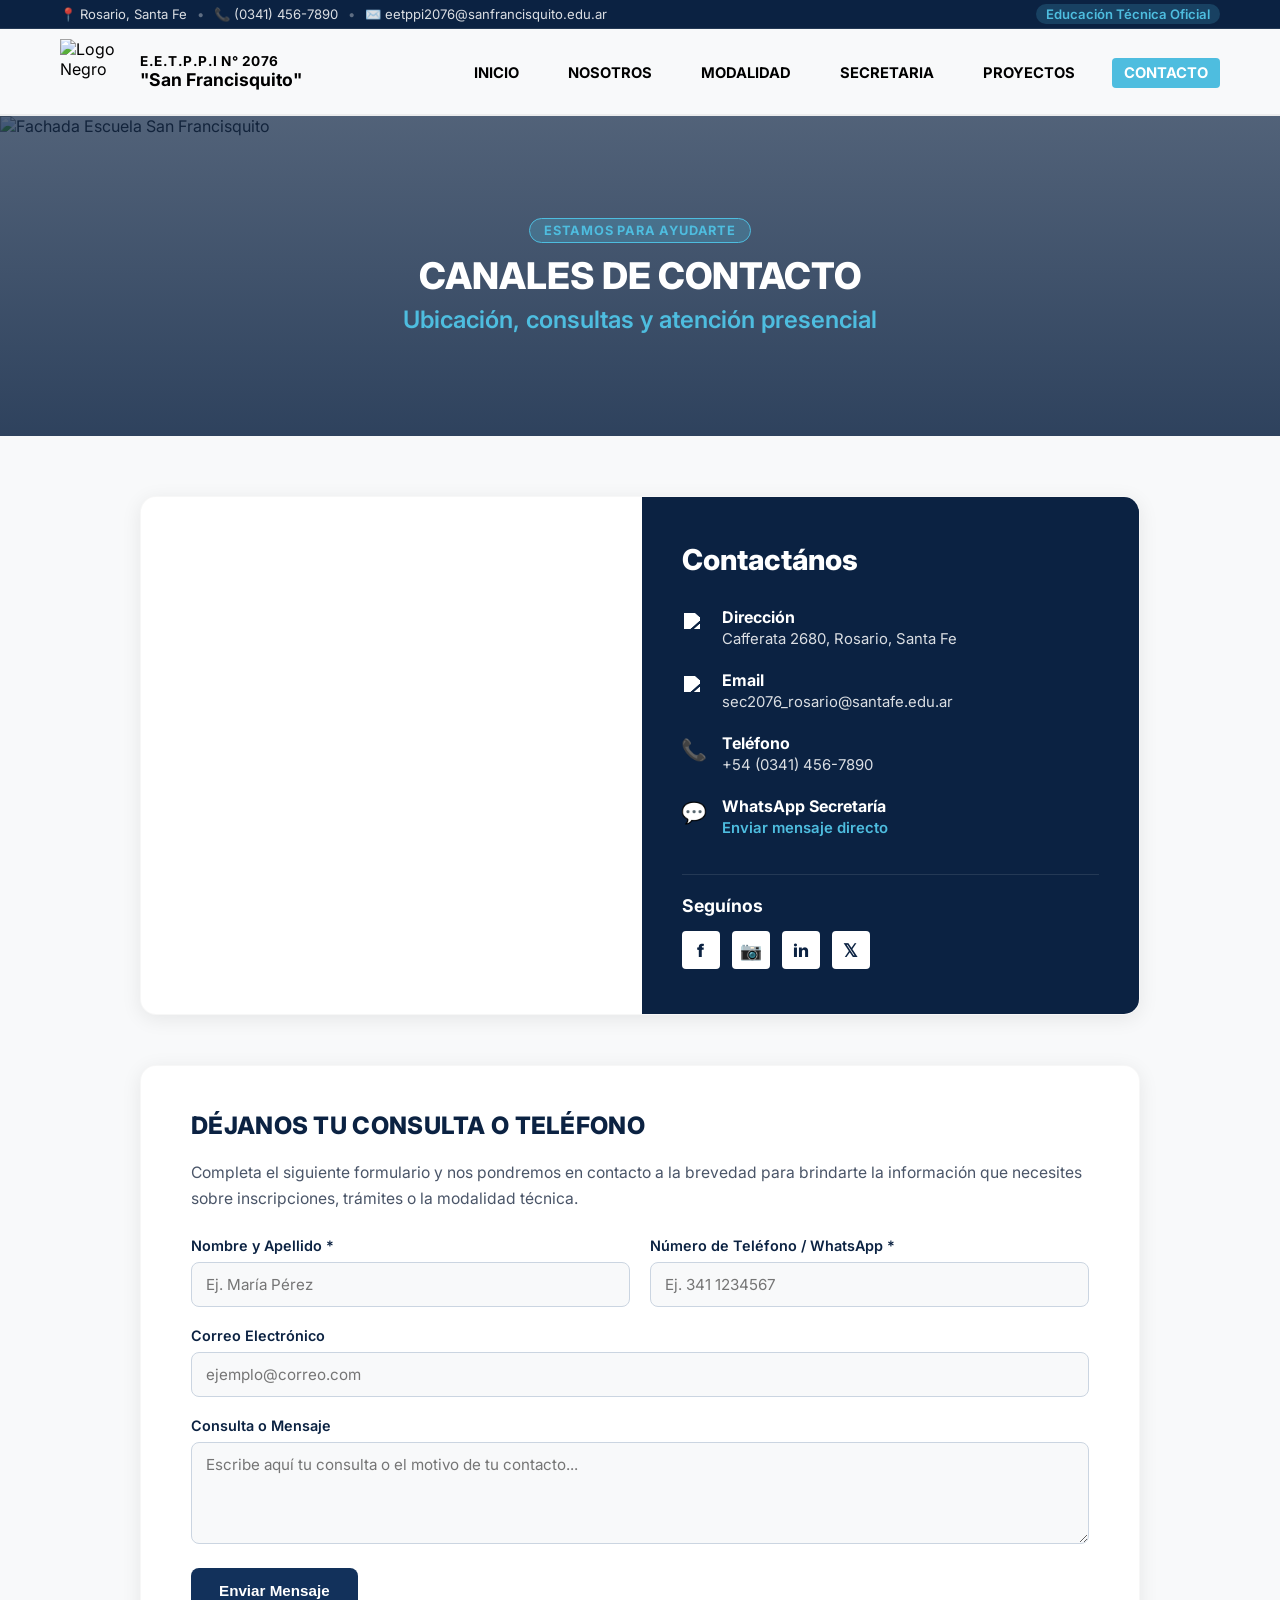
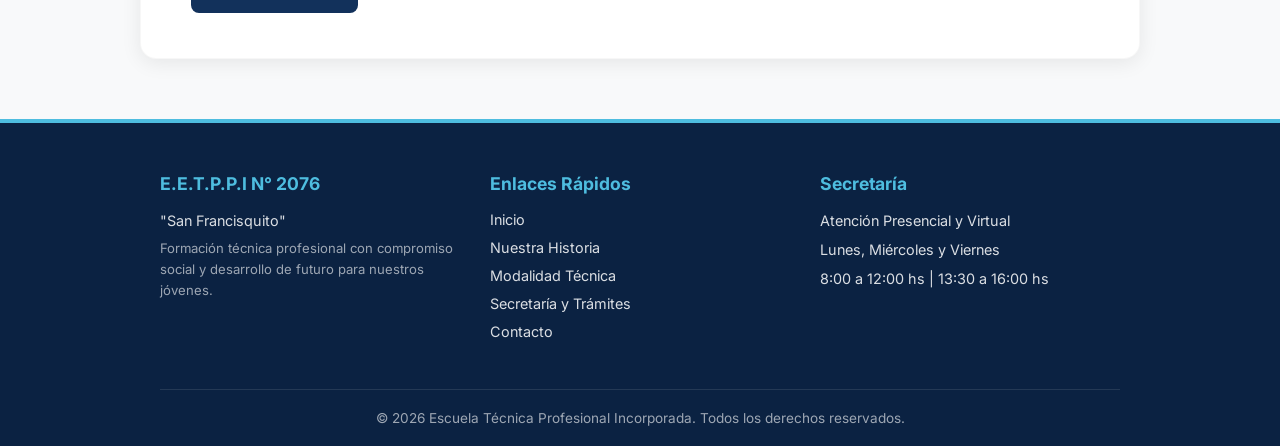
==== contacto.html @ 335aa594 "actualización" ====
<!doctype html>
<html lang="es">

<head>
    <meta charset="UTF-8" />
    <meta name="viewport" content="width=device-width, initial-scale=1.0" />
    <title>Contacto - E.E.T.P.P.I N° 2076</title>

    <!-- Google Fonts Inter -->
    <link rel="preconnect" href="https://fonts.googleapis.com">
    <link rel="preconnect" href="https://fonts.gstatic.com" crossorigin>
    <link href="https://fonts.googleapis.com/css2?family=Inter:wght@300;400;500;600;700;800&display=swap"
        rel="stylesheet">

    <link rel="stylesheet" href="contacto.css" />
    <link rel="icon" type="image/x-icon" href="Imagenes/logonegro2circulo.png" />
</head>

<body>

    <!-- Top Bar Institucional -->
    <div class="top-bar">
        <div class="top-bar-container">
            <div class="top-info">
                <span>📍 Rosario, Santa Fe</span>
                <span class="sep">•</span>
                <span>📞 (0341) 456-7890</span>
                <span class="sep">•</span>
                <span>✉️ eetppi2076@sanfrancisquito.edu.ar</span>
            </div>
            <div class="top-badge">
                <span>Educación Técnica Oficial</span>
            </div>
        </div>
    </div>

    <!-- Navegación Principal -->
    <header class="navbar">
        <div class="header-container">
            <a href="index.html" class="brand-link" aria-label="Ir al inicio">
                <div class="icono">
                    <img src="Imagenes/logonegro2circulo.png" id="logo-negro" class="logo" alt="Logo Negro">
                    <img src="Imagenes/Nuevo logo.png" id="logo-blanco" class="logo" alt="Logo Blanco" />
                </div>

                <div class="nav-text">
                    <span class="sub-school">E.E.T.P.P.I N° 2076</span>
                    <span class="main-school">"San Francisquito"</span>
                </div>
            </a>

            <button class="menu-toggle" id="menu-toggle" aria-label="Abrir menú" aria-expanded="false">
                <span></span>
                <span></span>
                <span></span>
            </button>

            <nav class="nav" id="nav-menu">
                <ul class="lista-nav">
                    <li><a href="index.html">INICIO</a></li>
                    <li><a href="nosotros.html">NOSOTROS</a></li>
                    <li><a href="Modalidad.html">MODALIDAD</a></li>
                    <li><a href="secretaria.html">SECRETARIA</a></li>
                    <li><a href="proyectos.html">PROYECTOS</a></li>
                    <li><a href="contacto.html" class="active">CONTACTO</a></li>
                </ul>
            </nav>
        </div>
    </header>

    <!-- Hero / Portada -->
    <section class="contenedor-foto">
        <div class="hero-overlay"></div>
        <img src="Imagenes/afuera.jpg" alt="Fachada Escuela San Francisquito">
        <div class="texto">
            <span class="badge-hero">Estamos para ayudarte</span>
            <h2>Canales de Contacto</h2>
            <h3>Ubicación, consultas y atención presencial</h3>
        </div>
    </section>

    <!-- Sección Principal de Contacto -->
    <main class="cards-section">

        <!-- Bloque Mapa + Panel Oscuro (Diseño de tu imagen) -->
        <section class="card-container fade-in-card contacto-mapa-container">
            <!-- Columna Izquierda: Mapa de Google -->
            <div class="mapa-wrapper">
                <iframe
                    src="https://www.google.com/maps/embed?pb=!1m18!1m12!1m3!1d3347.5576849717468!2d-60.67923962524162!3d-32.96268547269741!2m3!1f0!2f0!3f0!3m2!1i1024!2i768!4f13.1!3m3!1m2!1s0x95b7ac9d371c07a1%3A0xd50cafcf2d4edc00!2sESCUELA%20DE%20EDUCACION%20TECNICA%20PARTICULAR%20INC.NRO%202076%20%22SAN%20FRANCISQUITO%22!5e0!3m2!1ses-419!2sar!4v1794067717099!5m2!1ses-419!2sar"
                    width="100%" height="100%" style="border:0;" allowfullscreen="" loading="lazy"
                    referrerpolicy="no-referrer-when-downgrade">
                </iframe>
            </div>

            <!-- Columna Derecha: Información de Contacto en Estilo Oscuro -->
            <div class="info-contacto-panel">
                <h2 class="panel-title">Contactános</h2>

                <div class="contacto-item">
                    <div class="contacto-icon">
                        <img src="https://cdn-icons-png.flaticon.com/512/535/535188.png" alt="Icono de ubicación">
                    </div>
                    <div class="contacto-detalles">
                        <strong>Dirección</strong>
                        <p>Cafferata 2680, Rosario, Santa Fe</p>
                    </div>
                </div>

                <div class="contacto-item">
                    <div class="contacto-icon">
                       <img src="https://cdn-icons-png.flaticon.com/512/54/54215.png" alt="icono de mail">
                    </div>
                    <div class="contacto-detalles">
                        <strong>Email</strong>
                        <p>sec2076_rosario@santafe.edu.ar</p>
                    </div>
                </div>

                <div class="contacto-item">
                    <div class="contacto-icon">📞</div>
                    <div class="contacto-detalles">
                        <strong>Teléfono</strong>
                        <p>+54 (0341) 456-7890</p>
                    </div>
                </div>

                <div class="contacto-item">
                    <div class="contacto-icon">💬</div>
                    <div class="contacto-detalles">
                        <strong>WhatsApp Secretaría</strong>
                        <p><a href="https://wa.me/5493410000000" target="_blank" class="wsp-link">Enviar mensaje
                                directo</a></p>
                    </div>
                </div>

                <div class="redes-seccion">
                    <h3>Seguínos</h3>
                    <div class="redes-iconos">
                        <a href="#" aria-label="Facebook"><span>f</span></a>
                        <a href="#" aria-label="Instagram"><span>📷</span></a>
                        <a href="#" aria-label="LinkedIn"><span>in</span></a>
                        <a href="#" aria-label="Twitter"><span>𝕏</span></a>
                    </div>
                </div>
            </div>
        </section>

        <!-- Tarjeta Secundaria: Formulario para Dejar Mensaje / Número -->
        <section class="card-container fade-in-card">
            <div class="card-content">
                <h2 class="card-title">DÉJANOS TU CONSULTA O TELÉFONO</h2>
                <p class="card-text">
                    Completa el siguiente formulario y nos pondremos en contacto a la brevedad para brindarte la
                    información que necesites sobre inscripciones, trámites o la modalidad técnica.
                </p>

                <!-- Formulario conectado mediante FormSubmit (gratuito, envía datos a tu mail) -->
                <form action="https://formsubmit.co/eetppi2076@sanfrancisquito.edu.ar" method="POST"
                    class="form-contacto">

                    <div class="form-grid">
                        <div class="form-group">
                            <label for="nombre">Nombre y Apellido *</label>
                            <input type="text" id="nombre" name="nombre" required placeholder="Ej. María Pérez">
                        </div>

                        <div class="form-group">
                            <label for="telefono">Número de Teléfono / WhatsApp *</label>
                            <input type="tel" id="telefono" name="telefono" required placeholder="Ej. 341 1234567">
                        </div>
                    </div>

                    <div class="form-group">
                        <label for="email">Correo Electrónico</label>
                        <input type="email" id="email" name="email" placeholder="ejemplo@correo.com">
                    </div>

                    <div class="form-group">
                        <label for="mensaje">Consulta o Mensaje</label>
                        <textarea id="mensaje" name="mensaje" rows="4"
                            placeholder="Escribe aquí tu consulta o el motivo de tu contacto..."></textarea>
                    </div>

                    <!-- Configuración extra de FormSubmit -->
                    <input type="hidden" name="_captcha" value="false">
                    <input type="hidden" name="_subject" value="Nuevo contacto desde la web de la escuela">

                    <button type="submit" class="btn-enviar">Enviar Mensaje</button>
                </form>
            </div>
        </section>

    </main>

    <!-- Footer Institucional -->
    <footer class="footer">
        <div class="footer-container">
            <div class="footer-grid">
                <div class="footer-col">
                    <h4>E.E.T.P.P.I N° 2076</h4>
                    <p>"San Francisquito"</p>
                    <p class="footer-subtext">Formación técnica profesional con compromiso social y desarrollo de futuro
                        para nuestros jóvenes.</p>
                </div>
                <div class="footer-col">
                    <h4>Enlaces Rápidos</h4>
                    <ul>
                        <li><a href="index.html">Inicio</a></li>
                        <li><a href="nosotros.html">Nuestra Historia</a></li>
                        <li><a href="Modalidad.html">Modalidad Técnica</a></li>
                        <li><a href="secretaria.html">Secretaría y Trámites</a></li>
                        <li><a href="contacto.html">Contacto</a></li>
                    </ul>
                </div>
                <div class="footer-col">
                    <h4>Secretaría</h4>
                    <p>Atención Presencial y Virtual</p>
                    <p>Lunes, Miércoles y Viernes</p>
                    <p>8:00 a 12:00 hs | 13:30 a 16:00 hs</p>
                </div>
            </div>
            <div class="footer-bottom">
                <p>&copy; 2026 Escuela Técnica Profesional Incorporada. Todos los derechos reservados.</p>
            </div>
        </div>
    </footer>

    <script src="contacto.js"></script>
</body>

</html>
---- contacto.css ----
/* --- VARIABLES DE COLOR E IDENTIDAD --- */
:root {
    --bg-main: #f8f9fa;
    --primary-blue: #12315b;
    --dark-blue: #0b2242;
    --accent-blue: #4ebddf;
    --text-dark: #22252a;
    --text-muted: #4a5568;
    --white: #ffffff;
    --shadow-sm: 0 2px 8px rgba(0, 0, 0, 0.06);
    --shadow-md: 0 4px 20px rgba(0, 0, 0, 0.1);
    --shadow-lg: 0 12px 28px rgba(0, 0, 0, 0.15);
    --transition: all 0.3s cubic-bezier(0.25, 0.8, 0.25, 1);
}

* {
    box-sizing: border-box;
}

body {
    margin: 0;
    padding: 0;
    background-color: var(--bg-main);
    color: var(--text-dark);
    font-family: 'Inter', -apple-system, BlinkMacSystemFont, "Segoe UI", Roboto, sans-serif;
    width: 100%;
    overflow-x: hidden;
    -webkit-font-smoothing: antialiased;
}

/* --- TOP BAR --- */
.top-bar {
    background-color: var(--dark-blue);
    color: rgba(255, 255, 255, 0.85);
    font-size: 0.82rem;
    padding: 6px 0;
    border-bottom: 1px solid rgba(255, 255, 255, 0.1);
}

.top-bar-container {
    max-width: 1200px;
    margin: 0 auto;
    padding: 0 20px;
    display: flex;
    justify-content: space-between;
    align-items: center;
}

.top-info {
    display: flex;
    gap: 10px;
    align-items: center;
}

.top-info .sep {
    opacity: 0.4;
}

.top-badge span {
    background-color: rgba(78, 189, 223, 0.2);
    color: var(--accent-blue);
    padding: 2px 10px;
    border-radius: 12px;
    font-weight: 600;
}

/* --- HEADER Y NAV --- */
header.navbar {
    position: sticky;
    top: 0;
    width: 100%;
    background-color: var(--bg-main);
    z-index: 1000;
    min-height: 80px;
    transition: var(--transition);
    border-bottom: 2px solid rgba(0, 0, 0, 0.05);
}

.header-container {
    display: flex;
    align-items: center;
    justify-content: space-between;
    padding: 10px 40px;
    max-width: 1240px;
    margin: 0 auto;
    width: 100%;
}

.brand-link {
    display: flex;
    align-items: center;
    gap: 15px;
    text-decoration: none;
    color: inherit;
}

header.navbar.scrolled {
    background-color: var(--primary-blue);
    box-shadow: var(--shadow-md);
}

header.navbar li,
header.navbar a,
header.navbar p,
.nav-text {
    color: #000000;
    transition: color 0.4s ease;
}

header.navbar.scrolled li,
header.navbar.scrolled a,
header.navbar.scrolled p,
header.navbar.scrolled .nav-text {
    color: #ffffff;
}

/* --- LOGOS --- */
.icono {
    position: relative;
    width: 65px;
    height: 65px;
    flex-shrink: 0;
}

.logo {
    width: 100%;
    height: 100%;
    position: absolute;
    top: 0;
    left: 0;
    object-fit: contain;
    transition: opacity 0.4s ease, visibility 0.4s ease;
}

#logo-negro {
    opacity: 1;
    visibility: visible;
}

#logo-blanco {
    opacity: 0;
    visibility: hidden;
}

header.navbar.scrolled #logo-negro {
    opacity: 0;
    visibility: hidden;
}

header.navbar.scrolled #logo-blanco {
    opacity: 1;
    visibility: visible;
}

.nav-text {
    display: flex;
    flex-direction: column;
    font-weight: 700;
    line-height: 1.2;
}

.sub-school {
    font-size: 0.85rem;
    letter-spacing: 0.5px;
}

.main-school {
    font-size: 1.1rem;
}

/* --- NAVEGACIÓN --- */
.nav {
    display: flex;
    align-items: center;
}

.lista-nav {
    list-style: none;
    display: flex;
    align-items: center;
    margin: 0;
    padding: 0;
    gap: 25px;
}

.lista-nav a {
    text-decoration: none;
    font-size: 0.92rem;
    font-weight: 700;
    padding: 6px 12px;
    border-radius: 4px;
    transition: var(--transition);
}

.lista-nav a:hover,
.lista-nav a.active {
    background-color: var(--accent-blue);
    color: #ffffff !important;
}

/* --- BOTÓN HAMBURGUESA --- */
.menu-toggle {
    display: none;
    flex-direction: column;
    justify-content: space-between;
    width: 30px;
    height: 22px;
    background: transparent;
    border: none;
    cursor: pointer;
    padding: 0;
    z-index: 1001;
}

.menu-toggle span {
    width: 100%;
    height: 3px;
    background-color: #000;
    border-radius: 2px;
    transition: var(--transition);
}

header.navbar.scrolled .menu-toggle span {
    background-color: #fff;
}

.menu-toggle.open span:nth-child(1) {
    transform: translateY(9.5px) rotate(45deg);
}

.menu-toggle.open span:nth-child(2) {
    opacity: 0;
}

.menu-toggle.open span:nth-child(3) {
    transform: translateY(-9.5px) rotate(-45deg);
}

/* --- PORTADA / HERO --- */
.contenedor-foto {
    width: 100%;
    height: 320px;
    overflow: hidden;
    position: relative;
    display: flex;
    align-items: center;
    justify-content: center;
}

.contenedor-foto img {
    display: block;
    width: 100%;
    height: 100%;
    object-fit: cover;
}

.hero-overlay {
    position: absolute;
    top: 0;
    left: 0;
    right: 0;
    bottom: 0;
    background: linear-gradient(180deg, rgba(11, 34, 66, 0.7) 0%, rgba(11, 34, 66, 0.85) 100%);
    z-index: 1;
}

.texto {
    position: absolute;
    top: 50%;
    left: 50%;
    transform: translate(-50%, -50%);
    z-index: 2;
    text-align: center;
    width: 90%;
    max-width: 900px;
    color: var(--white);
}

.badge-hero {
    display: inline-block;
    background-color: rgba(78, 189, 223, 0.25);
    color: var(--accent-blue);
    border: 1px solid var(--accent-blue);
    padding: 4px 14px;
    border-radius: 16px;
    font-size: 0.8rem;
    font-weight: 700;
    letter-spacing: 0.8px;
    text-transform: uppercase;
    margin-bottom: 10px;
}

.texto h2 {
    color: white;
    font-size: clamp(1.4rem, 3.8vw, 2.3rem);
    margin: 0;
    font-weight: 800;
    text-transform: uppercase;
    line-height: 1.25;
}

.texto h3 {
    color: var(--accent-blue);
    font-size: clamp(1.1rem, 2.5vw, 1.5rem);
    margin: 6px 0 0 0;
    font-weight: 600;
}

/* --- SECCIÓN DE TARJETAS --- */
.cards-section {
    display: flex;
    flex-direction: column;
    gap: 50px;
    margin-top: 60px;
    margin-bottom: 60px;
}

.card-container {
    background-color: #ffffff;
    padding: 45px 50px;
    border-radius: 16px;
    width: 90%;
    max-width: 1000px;
    margin: 0 auto;
    box-shadow: 0 4px 20px rgba(0, 0, 0, 0.08);
    border: 1px solid rgba(0, 0, 0, 0.03);
    transition: var(--transition);
}

.card-container:hover {
    box-shadow: var(--shadow-lg);
}

.card-title {
    font-size: 1.5rem;
    font-weight: 800;
    letter-spacing: 0.3px;
    margin-top: 0;
    margin-bottom: 20px;
    text-transform: uppercase;
    color: var(--dark-blue);
}

.card-text {
    font-size: 0.98rem;
    line-height: 1.65;
    color: var(--text-muted);
    margin-bottom: 20px;
}

/* --- BLOQUE CONTACTO DE 2 COLUMNAS (ESTILO CAPTURA) --- */
.contacto-mapa-container {
    display: flex;
    padding: 0 !important; /* Para que el contenido ocupe los bordes redondeados */
    overflow: hidden;
    min-height: 440px;
}

.mapa-wrapper {
    flex: 1.2;
    min-height: 380px;
}

.info-contacto-panel {
    flex: 1;
    background-color: var(--dark-blue);
    color: var(--white);
    padding: 45px 40px;
    display: flex;
    flex-direction: column;
    justify-content: center;
}

.panel-title {
    font-size: 1.8rem;
    font-weight: 800;
    margin-top: 0;
    margin-bottom: 30px;
    color: var(--white);
}

/* --- ESTILO PARA LOS ICONOS DE CONTACTO --- */
.contacto-item {
    display: flex;
    align-items: flex-start; /* Alinea los elementos arriba */
    gap: 15px;
    margin-bottom: 22px;
}

.contacto-icon {
    font-size: 1.3rem;
    color: var(--accent-blue);
    width: 25px;
    display: flex;
    align-items: center;
    justify-content: center;
    margin-top: 4px; /* Bajamos el icono unos píxeles para alinear con la primera línea de texto */
}

.contacto-icon img {
    width: 20px;
    height: 20px;
    object-fit: contain;
    /* Ajusta la posición si solo quieres mover la imagen */
    transform: translateY(2px);
    /* Filtro para mantener la imagen en el celeste institucional exacto */
    filter: brightness(0) invert(1);
}

.contacto-detalles strong {
    display: block;
    font-size: 1rem;
    font-weight: 700;
    margin-bottom: 3px;
    color: var(--white);
}

.contacto-detalles p {
    margin: 0;
    font-size: 0.93rem;
    color: rgba(255, 255, 255, 0.85);
}

.wsp-link {
    color: var(--accent-blue);
    text-decoration: none;
    font-weight: 600;
    transition: var(--transition);
}

.wsp-link:hover {
    text-decoration: underline;
}

.redes-seccion {
    margin-top: 15px;
    border-top: 1px solid rgba(255, 255, 255, 0.1);
    padding-top: 20px;
}

.redes-seccion h3 {
    font-size: 1.1rem;
    margin-top: 0;
    margin-bottom: 15px;
    color: var(--white);
}

.redes-iconos {
    display: flex;
    gap: 12px;
}

.redes-iconos a {
    width: 38px;
    height: 38px;
    background-color: var(--white);
    color: var(--dark-blue);
    display: flex;
    align-items: center;
    justify-content: center;
    text-decoration: none;
    font-weight: 800;
    font-size: 1.1rem;
    border-radius: 4px;
    transition: var(--transition);
}

.redes-iconos a:hover {
    background-color: var(--accent-blue);
    color: var(--white);
    transform: translateY(-3px);
}

/* --- FORMULARIO DE CONTACTO --- */
.form-contacto {
    margin-top: 25px;
}

.form-grid {
    display: grid;
    grid-template-columns: 1fr 1fr;
    gap: 20px;
}

.form-group {
    margin-bottom: 20px;
}

.form-group label {
    display: block;
    font-weight: 600;
    font-size: 0.9rem;
    margin-bottom: 8px;
    color: var(--dark-blue);
}

.form-group input,
.form-group textarea {
    width: 100%;
    padding: 12px 14px;
    border: 1px solid #cbd5e1;
    border-radius: 8px;
    font-family: inherit;
    font-size: 0.95rem;
    background-color: var(--bg-main);
    transition: var(--transition);
}

.form-group input:focus,
.form-group textarea:focus {
    outline: none;
    border-color: var(--accent-blue);
    background-color: var(--white);
    box-shadow: 0 0 0 3px rgba(78, 189, 223, 0.2);
}

.btn-enviar {
    background-color: var(--primary-blue);
    color: var(--white);
    border: none;
    padding: 14px 28px;
    border-radius: 8px;
    font-weight: 700;
    font-size: 0.95rem;
    cursor: pointer;
    transition: var(--transition);
}

.btn-enviar:hover {
    background-color: var(--accent-blue);
    transform: translateY(-2px);
    box-shadow: var(--shadow-sm);
}

/* Animaciones con Scroll */
.fade-in-card {
    opacity: 0;
    transform: translateY(35px);
    transition: opacity 0.8s ease-out, transform 0.8s ease-out;
}

.fade-in-card.visible {
    opacity: 1;
    transform: translateY(0);
}

/* --- FOOTER --- */
.footer {
    background-color: var(--dark-blue);
    color: var(--white);
    padding: 50px 0 20px 0;
    margin-top: 60px;
    border-top: 4px solid var(--accent-blue);
}

.footer-container {
    max-width: 1000px;
    margin: 0 auto;
    padding: 0 20px;
}

.footer-grid {
    display: grid;
    grid-template-columns: repeat(auto-fit, minmax(220px, 1fr));
    gap: 30px;
    margin-bottom: 40px;
}

.footer-col h4 {
    color: var(--accent-blue);
    font-size: 1.1rem;
    margin-top: 0;
    margin-bottom: 15px;
}

.footer-col p {
    font-size: 0.9rem;
    line-height: 1.6;
    margin: 6px 0;
    color: rgba(255, 255, 255, 0.85);
}

.footer-subtext {
    font-size: 0.82rem !important;
    opacity: 0.7;
}

.footer-col ul {
    list-style: none;
    padding: 0;
    margin: 0;
}

.footer-col ul li {
    margin-bottom: 8px;
}

.footer-col ul a {
    color: rgba(255, 255, 255, 0.85);
    text-decoration: none;
    font-size: 0.9rem;
    transition: var(--transition);
}

.footer-col ul a:hover {
    color: var(--accent-blue);
    padding-left: 4px;
}

.footer-bottom {
    border-top: 1px solid rgba(255, 255, 255, 0.1);
    padding-top: 20px;
    text-align: center;
}

.footer-bottom p {
    font-size: 0.85rem;
    color: rgba(255, 255, 255, 0.6);
    margin: 0;
}

/* --- MEDIA QUERIES --- */
@media (max-width: 980px) {
    .header-container {
        padding: 10px 20px;
    }

    .top-bar {
        display: none;
    }

    .menu-toggle {
        display: flex;
    }

    .nav {
        position: absolute;
        top: 100%;
        left: 0;
        width: 100%;
        background-color: var(--bg-main);
        flex-direction: column;
        display: none;
        box-shadow: 0 8px 16px rgba(0, 0, 0, 0.15);
        padding: 20px 0;
    }

    header.navbar.scrolled .nav {
        background-color: var(--dark-blue);
    }

    .nav.nav-active {
        display: flex;
    }

    .lista-nav {
        flex-direction: column;
        gap: 12px;
        width: 100%;
        text-align: center;
    }

    .lista-nav a {
        display: inline-block;
        width: 80%;
    }

    .contacto-mapa-container {
        flex-direction: column;
    }

    .mapa-wrapper {
        height: 300px;
        min-height: 300px;
    }

    .form-grid {
        grid-template-columns: 1fr;
    }
}

@media (max-width: 480px) {
    .contenedor-foto {
        height: 230px;
    }

    .nav-text {
        font-size: 0.95rem;
    }

    .card-container {
        width: 92%;
        padding: 30px 20px;
    }
}
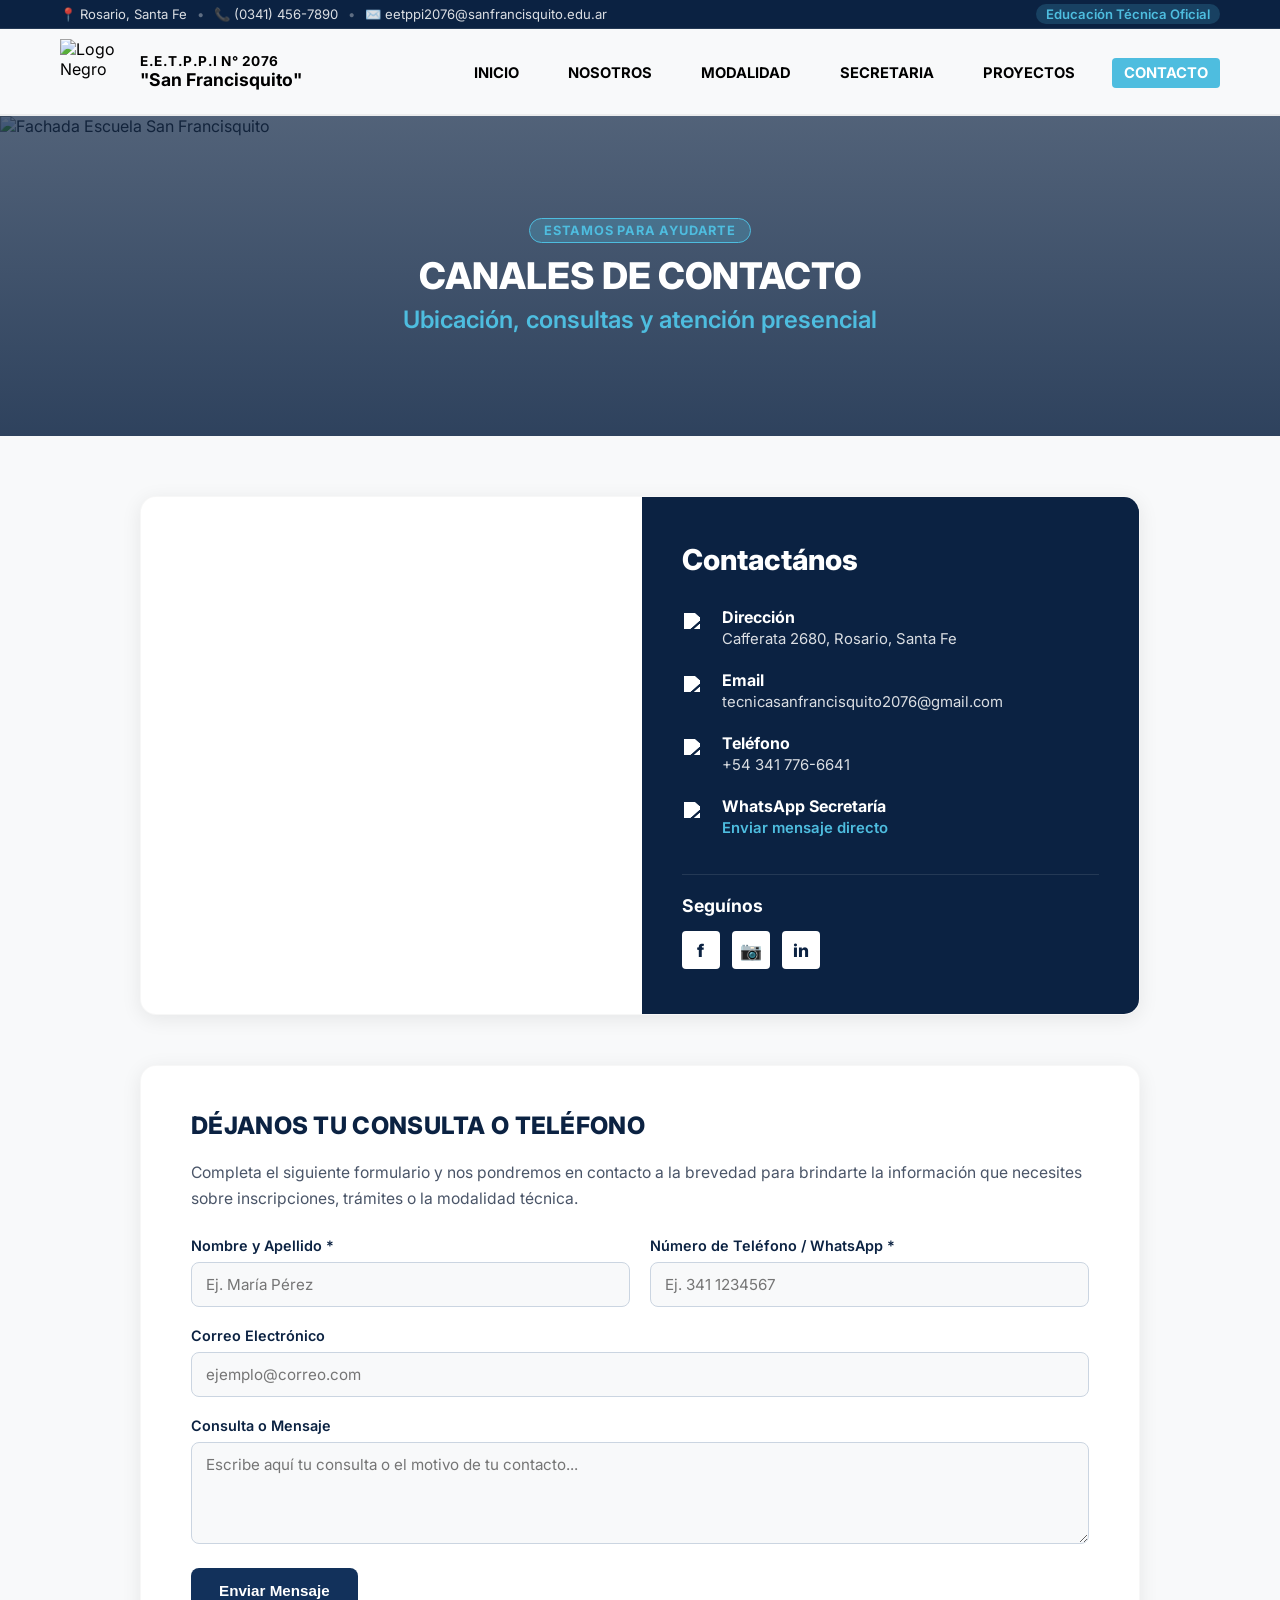
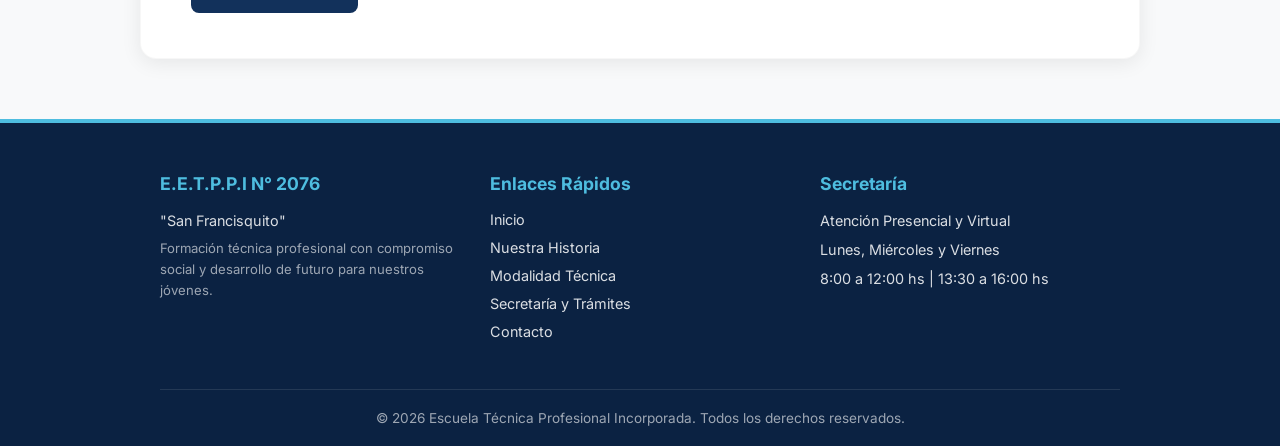
==== commit 6a799ad3: "Actualizacion contactos" ====
--- a/contacto.html
+++ b/contacto.html
@@ -109,27 +109,32 @@
 
                 <div class="contacto-item">
                     <div class="contacto-icon">
-                       <img src="https://cdn-icons-png.flaticon.com/512/54/54215.png" alt="icono de mail">
+                        <img src="https://cdn-icons-png.flaticon.com/512/54/54215.png" alt="icono de mail">
                     </div>
                     <div class="contacto-detalles">
                         <strong>Email</strong>
-                        <p>sec2076_rosario@santafe.edu.ar</p>
-                    </div>
-                </div>
-
-                <div class="contacto-item">
-                    <div class="contacto-icon">📞</div>
+                        <p>tecnicasanfrancisquito2076@gmail.com</p>
+                    </div>
+                </div>
+
+                <div class="contacto-item">
+                    <div class="contacto-icon">
+                        <img src="imagenes/icono (1).png" alt="icono de telefono">
+                    </div>
                     <div class="contacto-detalles">
                         <strong>Teléfono</strong>
-                        <p>+54 (0341) 456-7890</p>
-                    </div>
-                </div>
-
-                <div class="contacto-item">
-                    <div class="contacto-icon">💬</div>
+                        <p>+54 341 776-6641</p>
+                    </div>
+                </div>
+
+                <div class="contacto-item">
+                    <div class="contacto-icon">
+                        <img src="https://marketplace.canva.com/kZlp4/MAGzNhkZlp4/1/tl/canva-icono-de-whatsapp-MAGzNhkZlp4.png"
+                            alt="Icono de WhatsApp">
+                    </div>
                     <div class="contacto-detalles">
                         <strong>WhatsApp Secretaría</strong>
-                        <p><a href="https://wa.me/5493410000000" target="_blank" class="wsp-link">Enviar mensaje
+                        <p><a href="https://wa.me/5493415618286" target="_blank" class="wsp-link">Enviar mensaje
                                 directo</a></p>
                     </div>
                 </div>
@@ -138,9 +143,9 @@
                     <h3>Seguínos</h3>
                     <div class="redes-iconos">
                         <a href="#" aria-label="Facebook"><span>f</span></a>
-                        <a href="#" aria-label="Instagram"><span>📷</span></a>
+                        <a href="https://www.instagram.com/sf2076.eetppi?knvt=ZHU1Mnd3ZXBwN2Ru" target="_blank"
+                            aria-label="Instagram"><span>📷</span></a>
                         <a href="#" aria-label="LinkedIn"><span>in</span></a>
-                        <a href="#" aria-label="Twitter"><span>𝕏</span></a>
                     </div>
                 </div>
             </div>
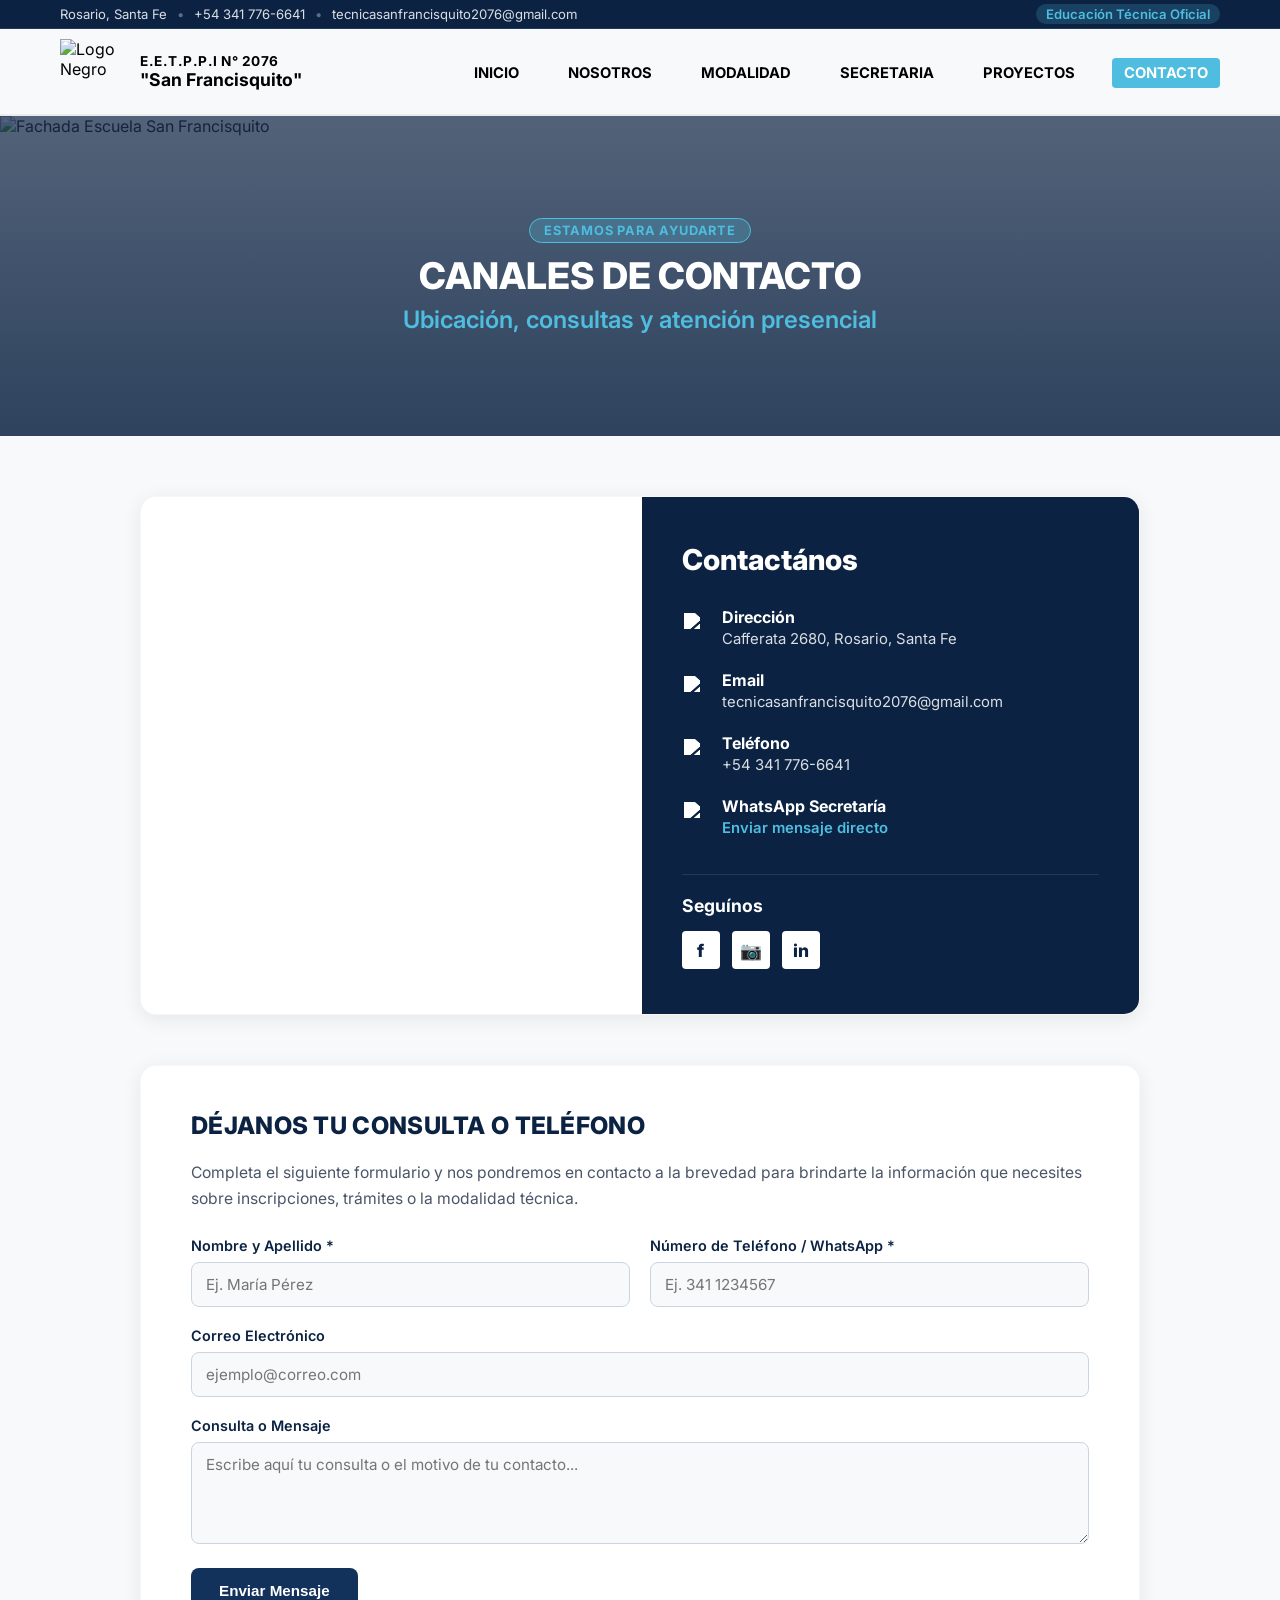
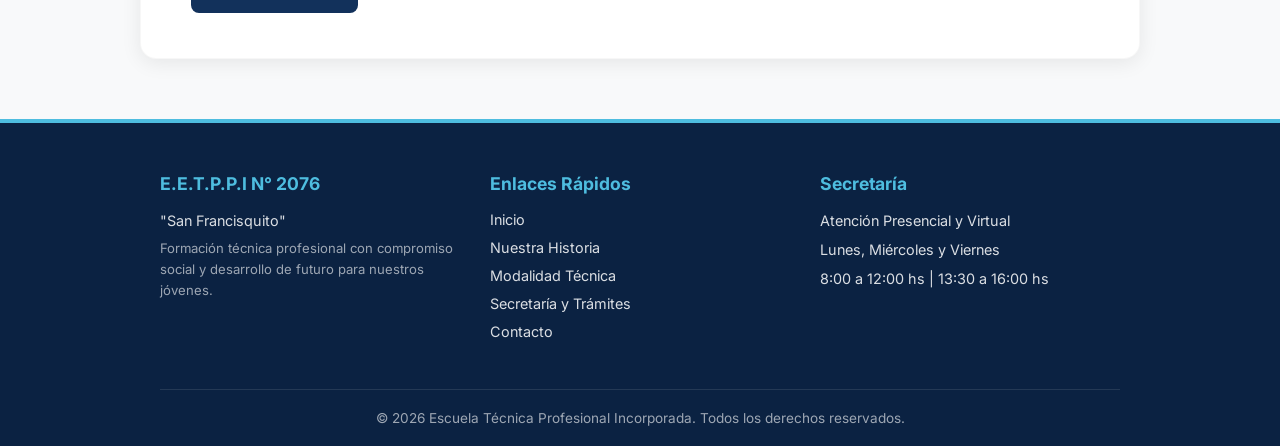
==== commit 6c301581: "actualización de aparicion de tarjetas" ====
--- a/contacto.html
+++ b/contacto.html
@@ -22,11 +22,11 @@
     <div class="top-bar">
         <div class="top-bar-container">
             <div class="top-info">
-                <span>📍 Rosario, Santa Fe</span>
+                <span> Rosario, Santa Fe</span>
                 <span class="sep">•</span>
-                <span>📞 (0341) 456-7890</span>
+                <span> +54 341 776-6641</span>
                 <span class="sep">•</span>
-                <span>✉️ eetppi2076@sanfrancisquito.edu.ar</span>
+                <span> tecnicasanfrancisquito2076@gmail.com</span>
             </div>
             <div class="top-badge">
                 <span>Educación Técnica Oficial</span>
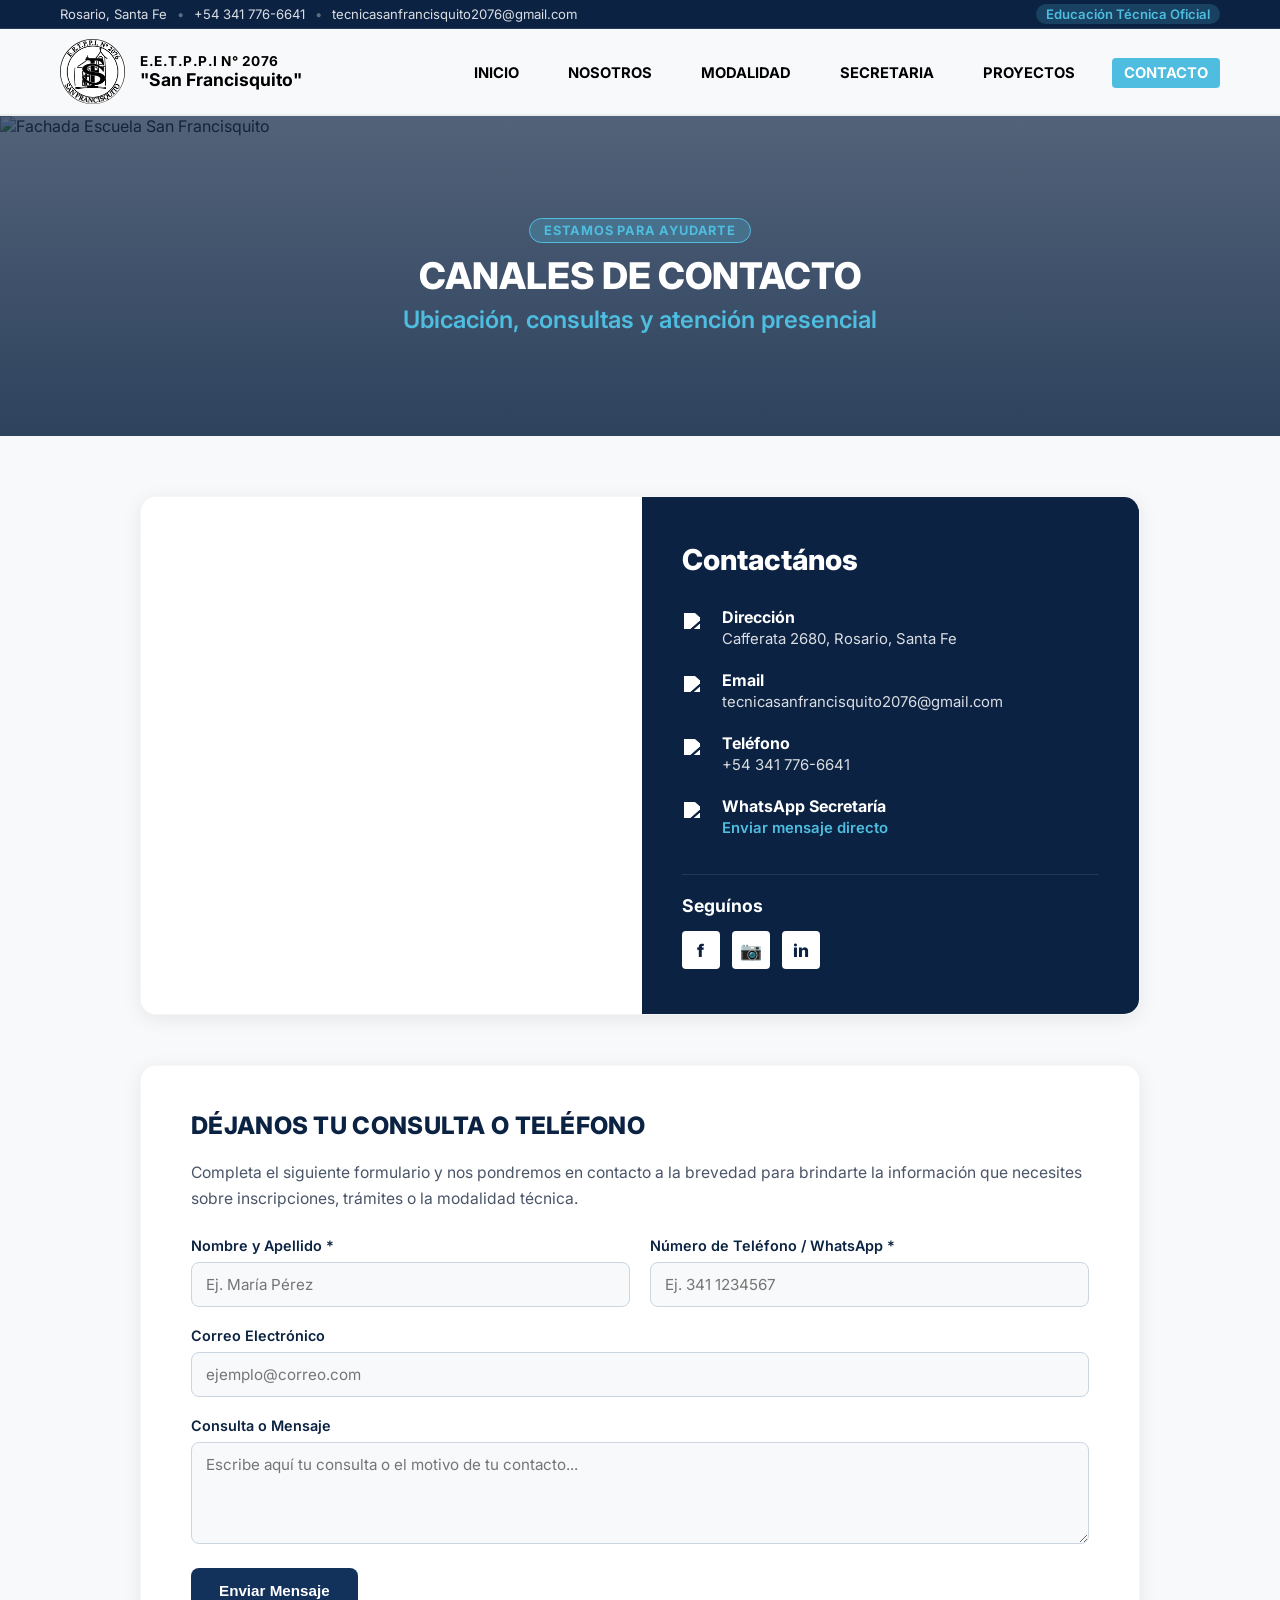
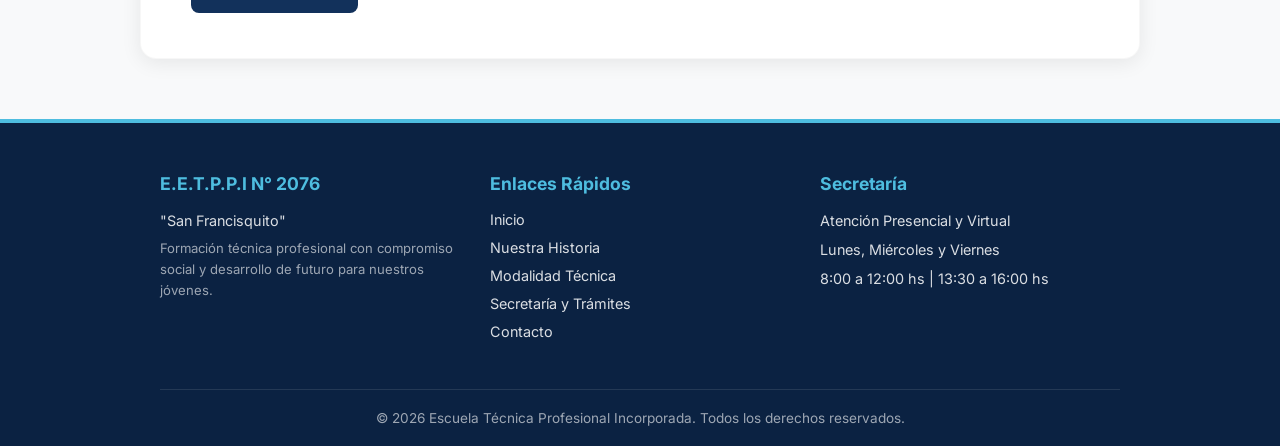
==== commit 7b91b440: "cambios fotos y portadas" ====
--- a/contacto.html
+++ b/contacto.html
@@ -13,7 +13,7 @@
         rel="stylesheet">
 
     <link rel="stylesheet" href="contacto.css" />
-    <link rel="icon" type="image/x-icon" href="Imagenes/logonegro2circulo.png" />
+    <link rel="icon" type="image/x-icon" href="Imagenes/logo/logonegro2circulo.png" />
 </head>
 
 <body>
@@ -39,8 +39,8 @@
         <div class="header-container">
             <a href="index.html" class="brand-link" aria-label="Ir al inicio">
                 <div class="icono">
-                    <img src="Imagenes/logonegro2circulo.png" id="logo-negro" class="logo" alt="Logo Negro">
-                    <img src="Imagenes/Nuevo logo.png" id="logo-blanco" class="logo" alt="Logo Blanco" />
+                    <img src="Imagenes/logo/logonegro2circulo.png" id="logo-negro" class="logo" alt="Logo Negro">
+                    <img src="Imagenes/logo/Nuevo logo.png" id="logo-blanco" class="logo" alt="Logo Blanco" />
                 </div>
 
                 <div class="nav-text">
@@ -71,7 +71,7 @@
     <!-- Hero / Portada -->
     <section class="contenedor-foto">
         <div class="hero-overlay"></div>
-        <img src="Imagenes/afuera.jpg" alt="Fachada Escuela San Francisquito">
+        <img src="Imagenes/portadas/afuera.jpg" alt="Fachada Escuela San Francisquito">
         <div class="texto">
             <span class="badge-hero">Estamos para ayudarte</span>
             <h2>Canales de Contacto</h2>
